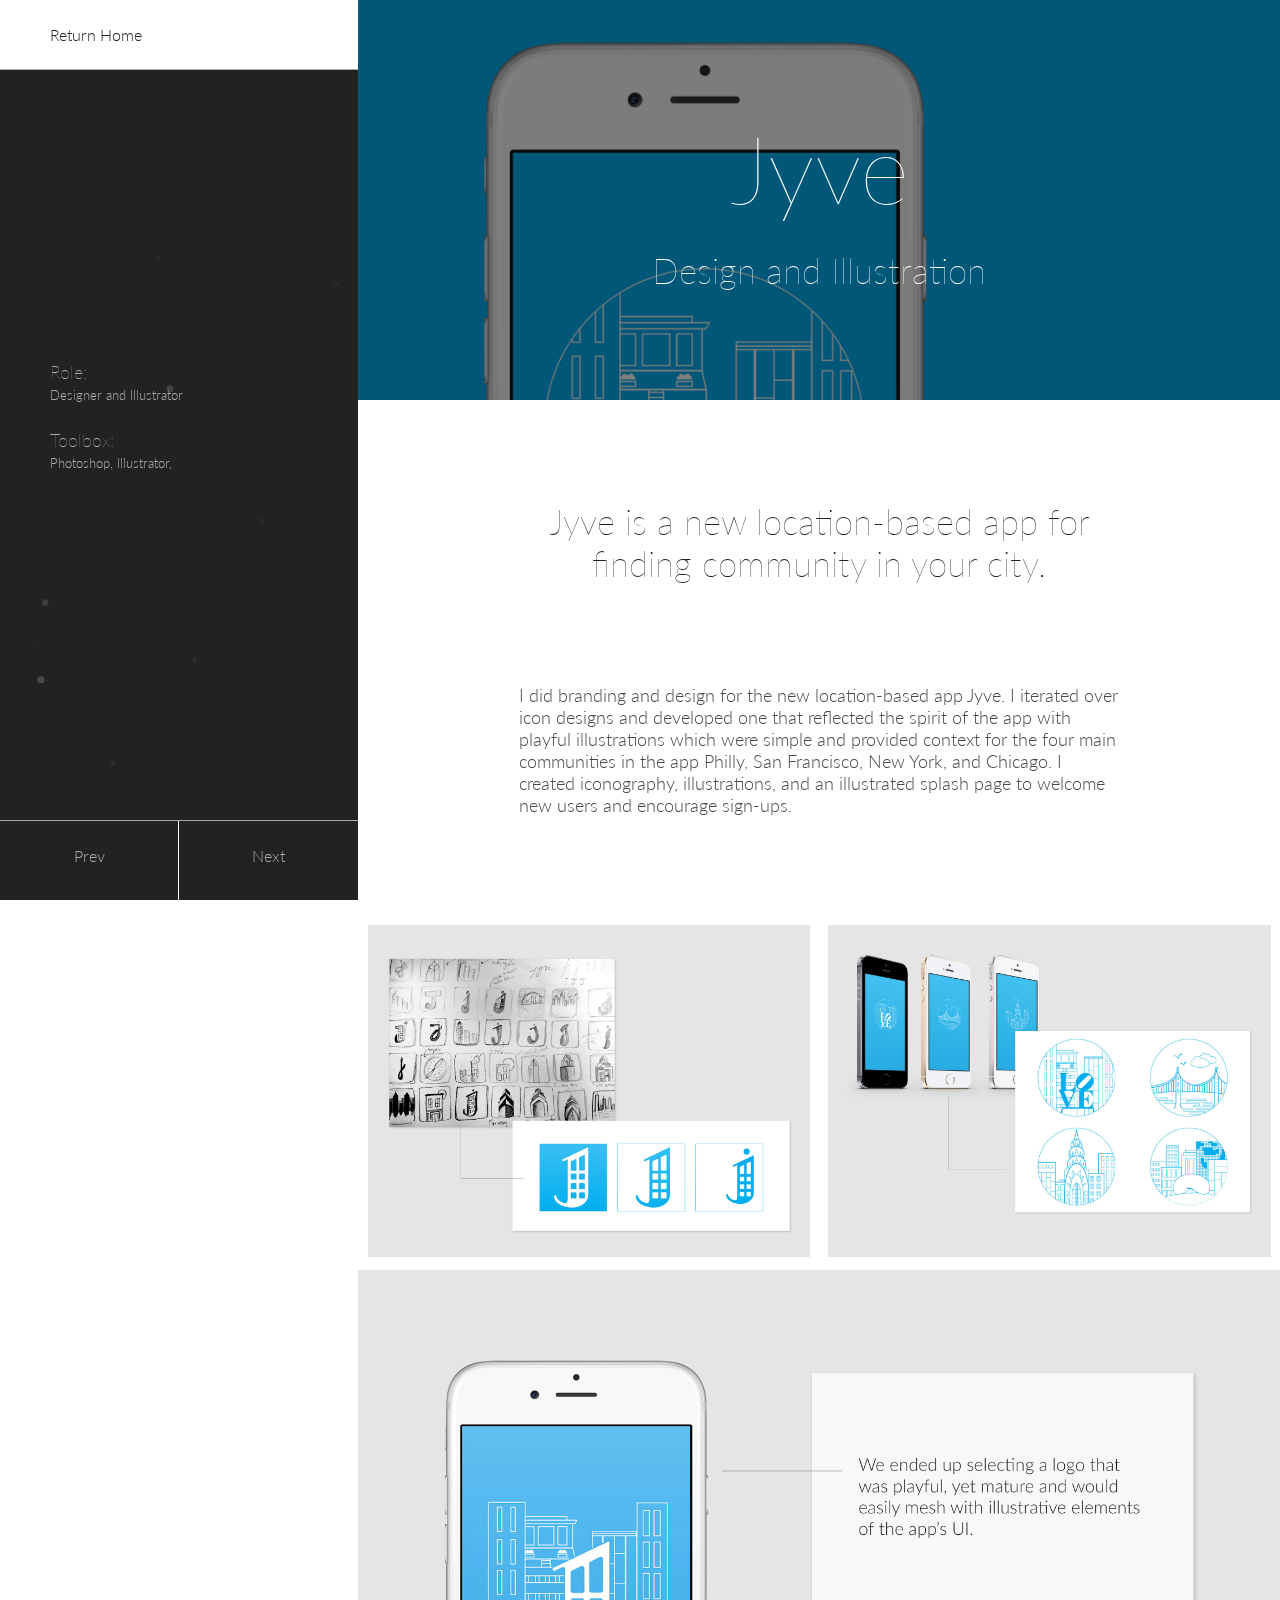
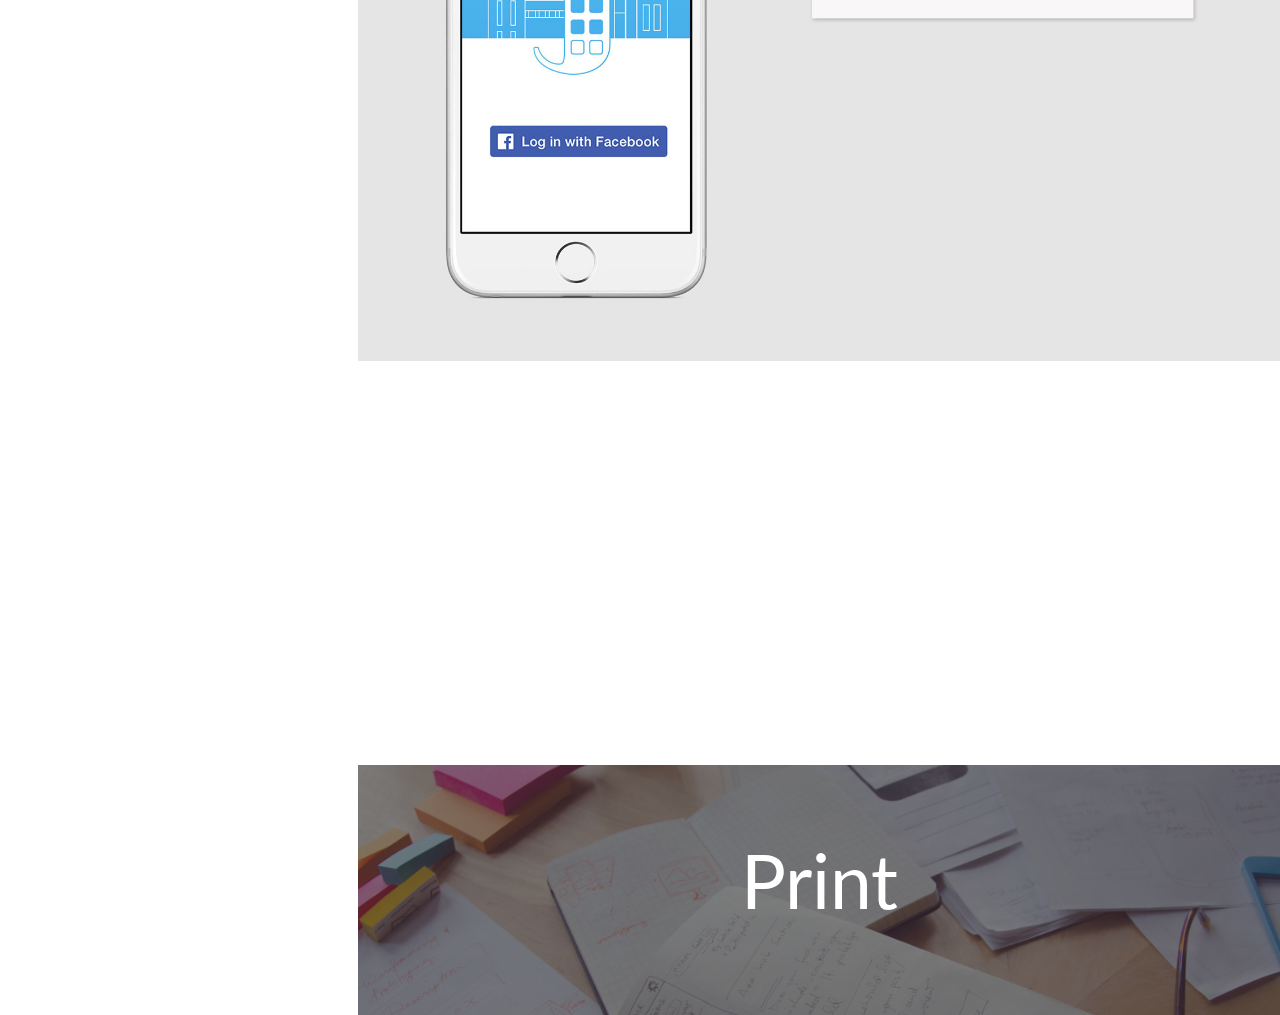
==== projects/jyve.html @ 0b2915f1 "Projects folder added" ====
<!DOCTYPE html>



<html>
<head>
  <title>Portfolio of Samantha Goldstein</title>

  <link rel="stylesheet" type="text/css" href="../css/main.css">
  <link rel="stylesheet" type="text/css" href="../css/project.css">
  <link href='http://fonts.googleapis.com/css?family=Lato:100,300,400,700' rel='stylesheet' type='text/css'>
  <meta charset="utf-8" />
  <meta http-equiv="Content-type" content="text/html; charset=utf-8" />
  <meta name="viewport" content="width=device-width, initial-scale=1" />
  <!-- <script type="text/javascript" src="http://code.jquery.com/jquery-latest.min.js"> </script> -->
  <script type="text/javascript" src="../js/jquery.js"></script>
  <script type="text/javascript" src="../js/pages.js"></script>
  <!-- <script src="http://d3js.org/d3.v3.min.js"></script> -->
  <script type="text/javascript" src="../js/d3.min.js"></script>



</head>




<body>

  <div class="left-back">
    <div class="stars dark-bg">
    </div>
  </div>




  <div class="left">
    <div class="">
      <a href="../index.html">
        <p class="light-text go-home left-align left-pad top-pad-low">
          Return Home
        </p>

      </a>
      <div class="large-top-pad">

      </div>


      <div class="white-text left-align left-pad">
        <h1 class="init-invis top-pad-low">Spotlight</h1>
      </div>

      <div class="break top-pad-low">
      </div>

      <div class="left-pad">

        <div class="left-align task-proj">
          <h2 class="light-text">Role:</h2>
        </div>
        <div class="about-proj right-pad">
          <p class="light-text pad-top-slight left-align">Designer and Illustrator</p>
        </div>


        <div class="break top-pad-low">
        </div>


        <div class="left-align task-proj">
          <h2 class="light-text">Toolbox:</h2>
        </div>
        <div class="about-proj right-pad">
          <p class="light-text pad-top-slight left-align">Photoshop, Illustrator,
          </p>
        </div>

      </div>
    </div>


    <div class="nav-foot">
      <a class="prev" href="index.html">
        <div class="nav-button border-right">
          <p class="top-pad-low light-text">Prev</p>
        </div>
      </a>

      <a class="next" href="index.html">
        <div class="next nav-button">
          <p class="top-pad-low light-text">Next</p>
        </div>
      </a>


    </div>

  </div>

  <div class="content">
    <div class="content-header">
      <div class="vert">
      <h1 class="white-text">Spotlight</h1>
      <h2 class="white-text top-pad-low">Design and Illustration</h2>

      </div>
    </div>



    <div class = "dark-text content-inner side-pad-wide top-pad">
      <h2 class="dark-text">
        Jyve is a new location-based app for finding community in your city.
      </h2>

      <div class="top-pad">

      </div>
      <p>
        I did branding and design for the new location-based app Jyve. I
        iterated over icon designs and developed one that reflected the spirit
        of the app with playful illustrations which were simple and provided
        context for the four main communities in the app Philly, San Francisco,
        New York, and Chicago. I created iconography, illustrations, and an
        illustrated splash page to welcome new users and encourage sign-ups.
      </p>

    </div>
    <div class="top-pad"></div>


    <div class="half-cont">
      <div class="half">
        <img src="../img/jyve/sketch-to-icon.jpg" />
      </div>


      <div class="half">
        <img src="../img/jyve/cities_with_detail.jpg" />
      </div>
    </div>

    <img src="../img/jyve/jyve_splashpage.jpg" />


    <div class="break">    </div>


    <div class="top-pad"></div>
    <div class="top-pad"></div>
    <div class="top-pad"></div>
    <div class="top-pad"></div>

  <a class="next" href="">
    <div class="module right-bottom">
      <h2>Vuid, Inc.</h2>

      <div class="case-study">
        <h3>View Next Project</h3>
      </div>

    </div>
  </a>



  </div>















  <script type="text/javascript" src="../js/actions.js"></script>
  <script type="text/javascript" src="../js/stars.js"></script>
  <script type="text/javascript">
    $('body').css('opacity', '1');
    var name = "jyve";
    fillPage(name);
  </script>




</body>
</html>
---- css/main.css ----
.header{
	width:100%;
	height: 100vh;
	background-color: rgba(27, 41, 63, 1);
	margin:0 auto;
	padding:0;
	padding-top: 150px;
	position: relative;
}

.load{
	background:
		linear-gradient(
			rgba(27,41,63,.25),
			rgba(27,41,63,.3)
			),
		url('../img/night_sky1.jpg');

	width: 100%;
	height: 100vh;
	min-height: 700px;
	margin:0 auto;
	padding:0;
	padding-top: 100px;
	position: relative;
	z-index: -1;

}

#load-text{
	position: absolute;
	height: 3px;
	top: 295px;
	width: 100%;
	margin: 0 auto;
	text-align: center;
	z-index: -1;
}

.no-select {
	-webkit-touch-callout: none;
	-webkit-user-select: none;
	-khtml-user-select: none;
	-moz-user-select: none;
	-ms-user-select: none;
	user-select: none;
}


.continer{
	position: absolute;
}

.moon{
	position: absolute;
	height: 100vh;
	min-height: 700px;
  left: 50%;
  margin-right: -50%;
	-webkit-transform: translate(-50%, 0%);
  transform: translate(-50%, 0%);

}

a{
	text-decoration: none;
	/*light blue! */
	color: #57c3c7;
}


body{
	padding: 0;
	margin: 0;
}


h1{
	color: #fff;
	font-family: 'Lato', sans-serif;
	font-weight: 100;
	margin: 0 auto;
	text-align: center;
	font-size: 95px;
}

h2, h3{
	color: #fff;
	font-family: 'Lato', sans-serif;
	font-weight: lighter;
	margin: 0 auto;
	text-align: center;
}

h3{
	font-size: 22px;
}

html{
	margin:0;
}

li{
	list-style: none;
}


p{
	color: #494949;
	font-family: 'Lato', sans-serif;
	font-weight: 300;
	margin: 0 auto;
	text-align: center;
}


/*
MID-SECTION



*/

.mid-block{
	height: 100vh;
	width: 100%;
	margin: 0 auto;
}
.mid-block-left, .mid-block-right{
	width: 50%;
	height: 100%;
	min-height: 600px;


	background-color: #09091b;
	display: inline-block;
	float: left;
}

.mid-block-right h2{
	text-align: left;
	max-width: 400px;
	color: #fff;
	position: relative;
  top: 50%;
  -webkit-transform: translateY(-50%);
  -ms-transform: translateY(-50%);
  transform: translateY(-50%);
	font-size: 32px;

}
.mid-block-right-upper{
	background-color: #09091b;
	height: 50vh;
	min-width: 300px;
}
.mid-block-right p{
	margin: 0 auto;
	text-align: center;
	max-width: 400px;
	padding-top: 15%;
	font-size: 20px;
	font-weight: 300;


}

.below-block{
	width: 100%;
	height: 50vh;
	min-width: 300px;
}

.mid-block-right {
	background-color: #fff;
	top: 40%;
}



.top-pad{
  padding-top: 100px;
}



/*
mid-section list of elem.


*/

.icon-list{
	padding-top: 50px;
	margin: 0 auto;
	display: table;
}

.mid-block-right ul{
	padding: 0;
}
.mid-block-right li{
	display: inline;
	padding-left: 20px;
}

.mid-block-right li:first-of-type{
	padding-left: 0;
}

.icon-list img{
	width: 50px;
	height: 50px;

}




/*
GRID SYSTEM


*/

.module{
	width: 100%;
	height: 33.33vh;
	overflow: hidden;
	border: 0 solid #fff;
	cursor: pointer;
}



.module:hover h2{
	-webkit-transform-style: preserve-3d;
	transition: padding 1s ease-in-out;
	padding: 40px 0 0 0;
}

.module:hover .case-study{
	-webkit-transform-style: preserve-3d;
	transition: top 1s ease-in-out;
	top: 4px;
}

.module:hover, .moving-stars:hover{
	-webkit-transform-style: preserve-3d;
	transition: border 1s ease-in-out;
	border: 10px solid #fff;
}

.case-study{
	padding-top: 14px;
	width: 200px;
	height: 60px;
	margin: 0 auto;
	position: relative;
	margin-top: 20px;
	top: 110px;

}

.case-study:before{
	content:"";
    display:block;
    position:absolute;
    z-index:-1;
    top:3px;
    left:3px;
    right:-3px;
    bottom:-3px;
    border:1px solid #fff;
}




.case-study:after{
	content:"";
    display:block;
    position:absolute;
    z-index:-1;
    top:-3px;
    left:-3px;
    right:3px;
    bottom:3px;
    border:1px solid #fff;
}

.module h2, .moving-stars h2{
	padding: 70px 0 0 0;
	font-weight: normal;
	font-size: 72px;
}

.about-container{
	height: 100vh;
	width: 100%;
	background-color: rgba(27,41,63, .85);
}

#photographer{
	position: relative;
	bottom: 50px;
	right: 0px;
	height: 60px;
	width: 300px;
	background-color: #222;
	opacity: 0;
}

.mid-block-left:hover #photographer{
	transition: all 1s ease;
	bottom: 100px;
	opacity: 1;
}

#photographer p{
	color: #fff;
	text-align: right;
	padding: 20px;
}

.about-image{
	background-image: url('../img/bio.png');
	background-size: cover;
	background-repeat: no-repeat;
	background-position: center;
	height: 100vh;
	min-height: 600px;
}


.border-right{
	border-right: 1px solid #fff;
}

[class*='col-'], .module, .moving-stars{
	min-height: 250px;
	max-height: 300px;

}

[class*='col-']{
	float: left;

}
[class*='col-']:last-of-type {
  padding-right: 0;
}


.col-1-2{
	width: 50%;
}


.col-1-3{
	width: 33.33%;
	height: 33.33vh;
}

.col-2-3{
	width: 66.66%;
}

.grid:after {
	content: "";
	display: table;
	clear: both;

}

*, *:after, *:before {
  -webkit-box-sizing: border-box;
  -moz-box-sizing: border-box;
  box-sizing: border-box;
}




@keyframes animate-bg{
	0% {
		background-position: 100% 0;
	}

	100% {
		background-position: 100% 100%;
	}
}

.moving-stars{
	display: inline;
	position: absolute;
	width: 33.33%;
	height: 33.33vh;
	background-size: 200%;
	overflow: hidden;
	animation: animate-bg 10s -1.5s linear infinite;
	background-image: url('../img/dots30.png');
	background-color: #09091b;
	background-position: 0px 0px;
	background-repeat: repeat-y;

}
.menu-container{
	width: 100%;
	height: 100vh;
	background-color: #09091B;
	background-size: 100%;
}

.opacity-bg{

	width: 100%;
	height: 100%;
	overflow: hidden;
}



.white-block{
	width: 100%;
	height: 100%;
	background-color: #fff;
}


.white-block h1{
	margin: 0 auto;
	text-align: left;
	padding-top: 15px;
	font-weight: bold;
	font-size: 72px;
	color: #222;
	margin-left: 50px;
	margin-right: 40px;
	border-bottom: 2px solid #222;
}




#footer{
	width: 100%;
	background-color: #222;
	height: 150px;
	padding-top: 10px;
	float: left;

}

#footer img{
	width: 35px;
	height: 35px;

}
#footer .footer-list{
	width: 30%;
	float: right;
}

#footer li{
	float: left;
	display: inline;
	padding: 0 10px 0 0;
}




#footer p{
	float: left;
	color: #555;
	width: 60%;
	max-width: 900px;
	text-align: left;
	margin: 0;
	padding: 15px 15px 15px 65px;
}

#footer a{
	color: #888;
}



/*tablet size*/
@media screen and (max-width: 1000px){

  .col-1-2{
  	width: 100%;
  }

	.mid-block-right-upper h2{
		font-size: 25px;
	}

	.mid-block-right-upper h2, .mid-block-right p{
		padding-right: 20px;
		padding-left: 20px;
	}

	.icon-list img{
		width: 35px;
		height: 35px;
	}


	.mid-block-left{
		max-height: 600px;
	}

	.col-1-3, .col-2-3{
		width: 50%;

	}
	.moving-stars{
		width: 100%;
		background-color: #09091b;
	}

	/*.about-image{
		border: 60px solid #09091b;
	}*/

	#footer .footer-list{
		float: left;
		display: block;
		width: 100%;
		padding-left: 24px;
	}

	#footer{
		height: 240px;
		padding-top: 40px;
	}

}


@media screen and (max-width: 700px){
	#footer p{
		width: 100%;
		padding: 0 30px 20px 30px;
	}

	#footer .footer-list{
		padding-left: 0;
	}

	.about-image{
		/*border: none;*/
		max-height: 600px;
	}

	.col-1-3:first-of-type{
		display: none;
	}

	.col-1-3, .col-2-3,  .mid-block-left, .mid-block-right{
		width: 100%;
	}

	h1{
		font-size: 40px;
	}

	.mid-block-right-upper h2, .mid-block-right p{
		text-align: left;
		padding-right: 20px;
		padding-left: 20px;
		max-width: 500px;
	}

	.icon-list img{
		width: 40px;
		height: 40px;
	}

}
---- css/project.css ----
/*

STANDARD/BASIC fields


*/

.dark-bg{
  width: 100%;
  height: 100%;
  background-color: #222;
}

.dark-text{
  color: #222;
}

.white-text{
  color: #fff;
}

.light-text{
  color: #aaa;
}

.side-pad-wide{
  padding-right: 100px;
  padding-left: 100px;
}

.content-inner{
  margin: 0 auto;
  max-width: 800px;
}

.content-inner p{
  font-size: 18px;
}

.top-pad{
  padding-top: 100px;
}
.large-top-pad{
  padding-top: 200px;
}

.top-pad-low{
  padding-top: 25px;
}

.left-pad{
  padding-left: 50px;
}

.right-pad{
  padding-right: 50px;
}


.left-align{
  text-align: left;
}

h1{
  font-size: 34px;
  text-align: left;
}
h2{
  font-size: 20px;
  text-align: left;
}

.init-invis{
  opacity: 0;
  transition: opacity 1s ease;
}

.break{
  clear: both;
}

body{
  opacity: 0;
  transition: opacity 1s ease;
}

iframe{
  width: 100%;
  height: 600px;
}




/*

LEFT COLUMN

*/

.left, .left-back{
  width: 28%;
  height: 100vh;
  position: fixed;
  left: 0;
  float: left;

}

.go-home{
  padding-bottom: 25px;
  border-bottom: 1px solid #aaa;
  transition: background-color 1s ease;
}

.go-home:hover{
  background-color: #fff;
  color: #222;
}

.task-proj{
  width: 130px;
  display: inline-block;
  vertical-align: top;
}

.task-proj h2{
  font-size: 18px;
}
.about-proj{
  display: inline-block;
  width: 200px;
}

.about-proj p{
  font-size: 13px;
}

.pad-top-slight{
  padding-top: 4px;
}


/*

STARS


*/
.stars{
  position: fixed;
  top:0;
  left: 0;
  width: 28%;
  height: 100vh;
  display: inline-block;
  float: left;

  z-index: -1;

}

.left-back{
  z-index: -2;
}

/*

LEFT FOOTER

*/

.nav-foot{
  width: 28%;
  height: 80px;
  position: fixed;
  bottom: 0;
  z-index: 2;
  border-top: 1px solid #aaa;
}
.nav-button{
  display: inline-block;
  float: left;
  transition: background-color 1s ease;

  width: 50%;
  height: 100%;
}

.nav-button:hover{
  background-color: #fff;
}

.nav-button:hover p{
  color: #222;
}

.right-border{
  border-right: 1px solid #aaa;
}

/*

RIGHT COLUMN

*/
.content{
  width: 72%;
  min-height: 100vh;
  float: left;
  position: relative;
  left: 28%;
}

.content p{
  text-align: left;
}

.content img{
  width: 100%;
}

.content-header h1{
  margin: 0 auto;
  text-align: center;
  font-size: 95px;
}

.vert{
  position: relative;
  top: 50%;
  transform: translateY(-50%);

}

.content h2{
  text-align: center;
  font-size: 35px;
}



.content-header{
  background:
     linear-gradient(rgba(137,192,224,0.65), rgba(137,192,224,0.75)),
     url('../img/spotlight.jpg');
  width: 100%;
  height: 400px;
  background-position: center;
}

.right-bottom{
  width: 100%;
}

.module {
  height: 250px;
}

.right-bottom h2{
  font-size: 75px;
}

.third{
  width: 33.33%;
  padding: 0.5%;
  float: left;
  display: inline-block;
}

.half{
  width: 50%;
  padding: 1%;
  float: left;
  display: inline-block;
  margin: 0 auto;
}

.half-cont{
  width: 100%;
  display: block;
}








@media screen and (min-width: 1000px){


}



/*

MEDIA QUERIES

*/

@media screen and (max-width: 1000px){
  .stars, .left-back, .left{
    width: 100%;
    height: 400px;
    position: absolute;
    left: 0;
    top: 0;
  }
  .left{
    display: block;
    overflow: hidden;
  }
  .large-top-pad{
    padding-top: 20px;
  }
  .content{
    width: 100%;
    left: 0;
    top: 400px;
  }

  .nav-foot{
    display: none;
  }

  .left-pad{
    padding-left: 100px;
  }

  .content-inner{
    margin: 0;
  }

  .side-pad-wide{
    margin: 0 auto;

  }

  .content-header h1{
    display: none;

  }


}


@media screen and (max-width: 700px){
  .side-pad-wide{
    padding-left: 40px;
    padding-right: 40px;
  }
  .left-pad{
    padding-left: 40px;
  }
}
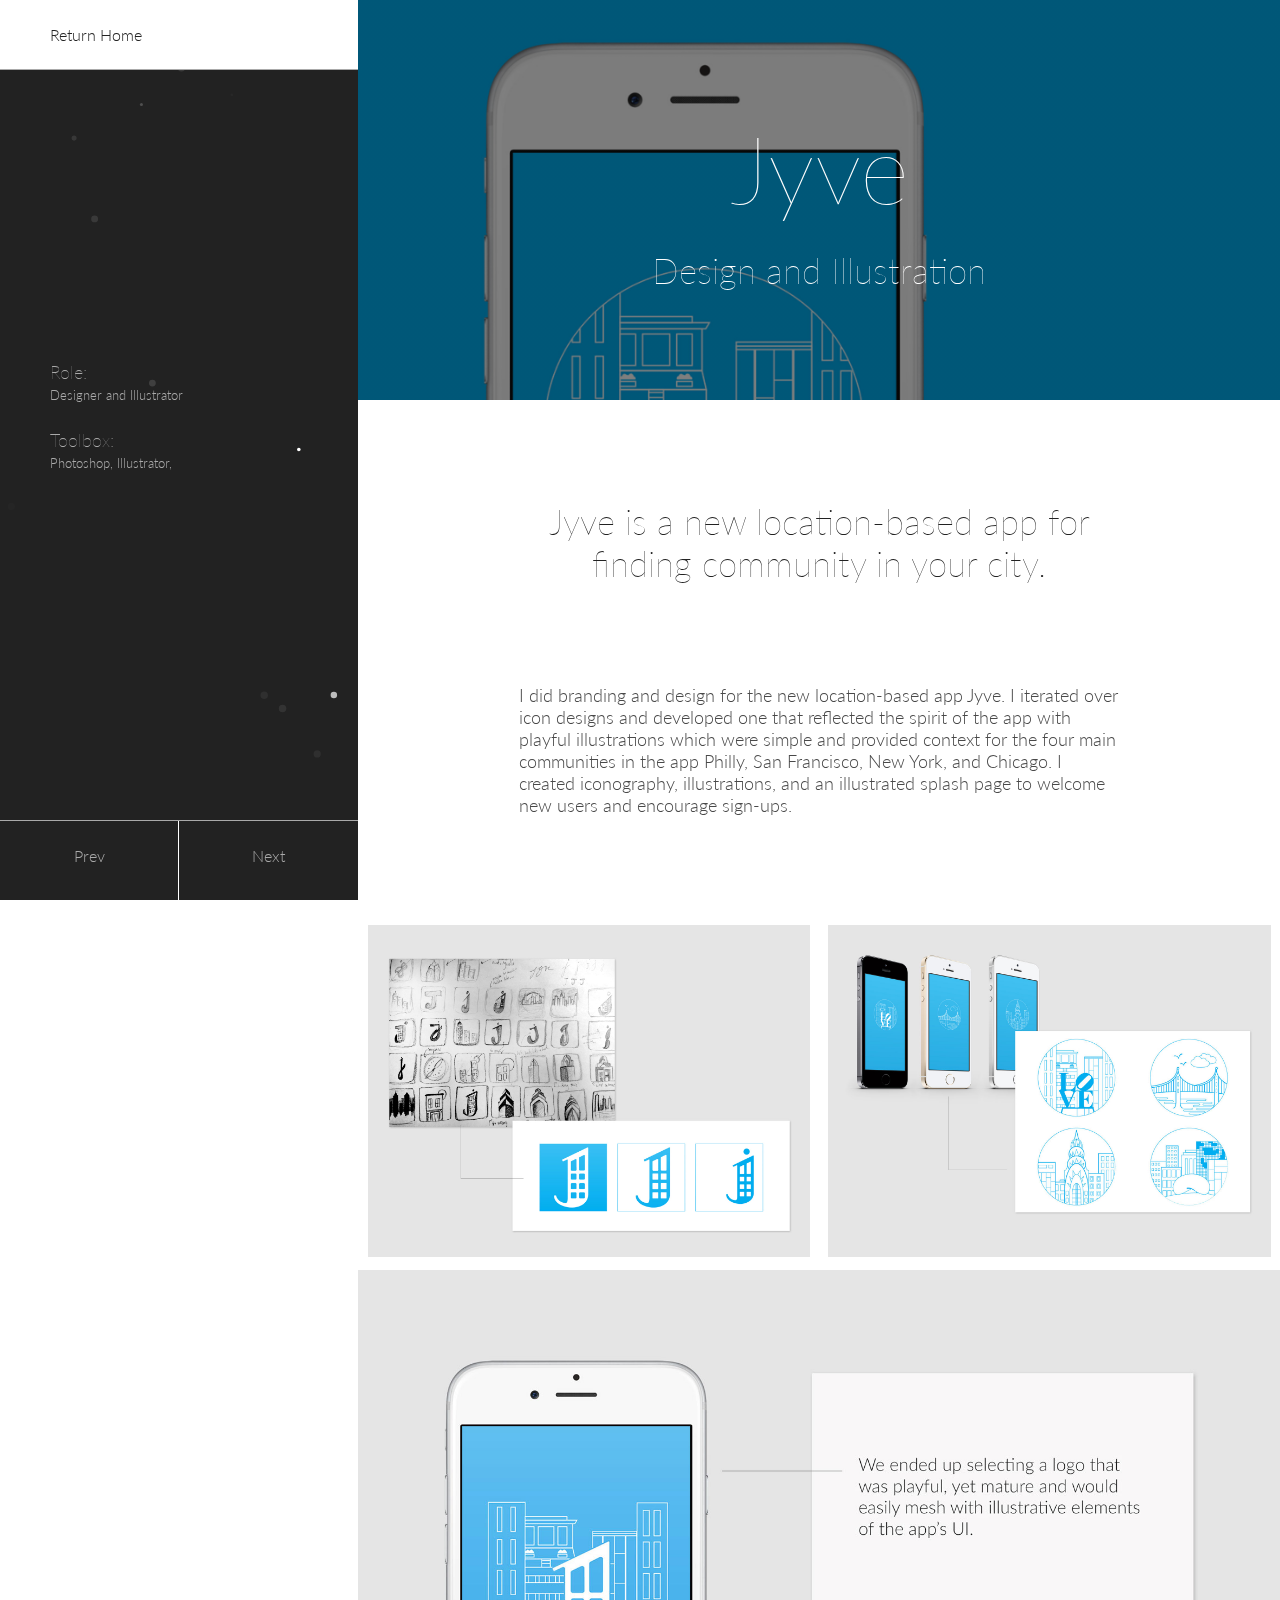
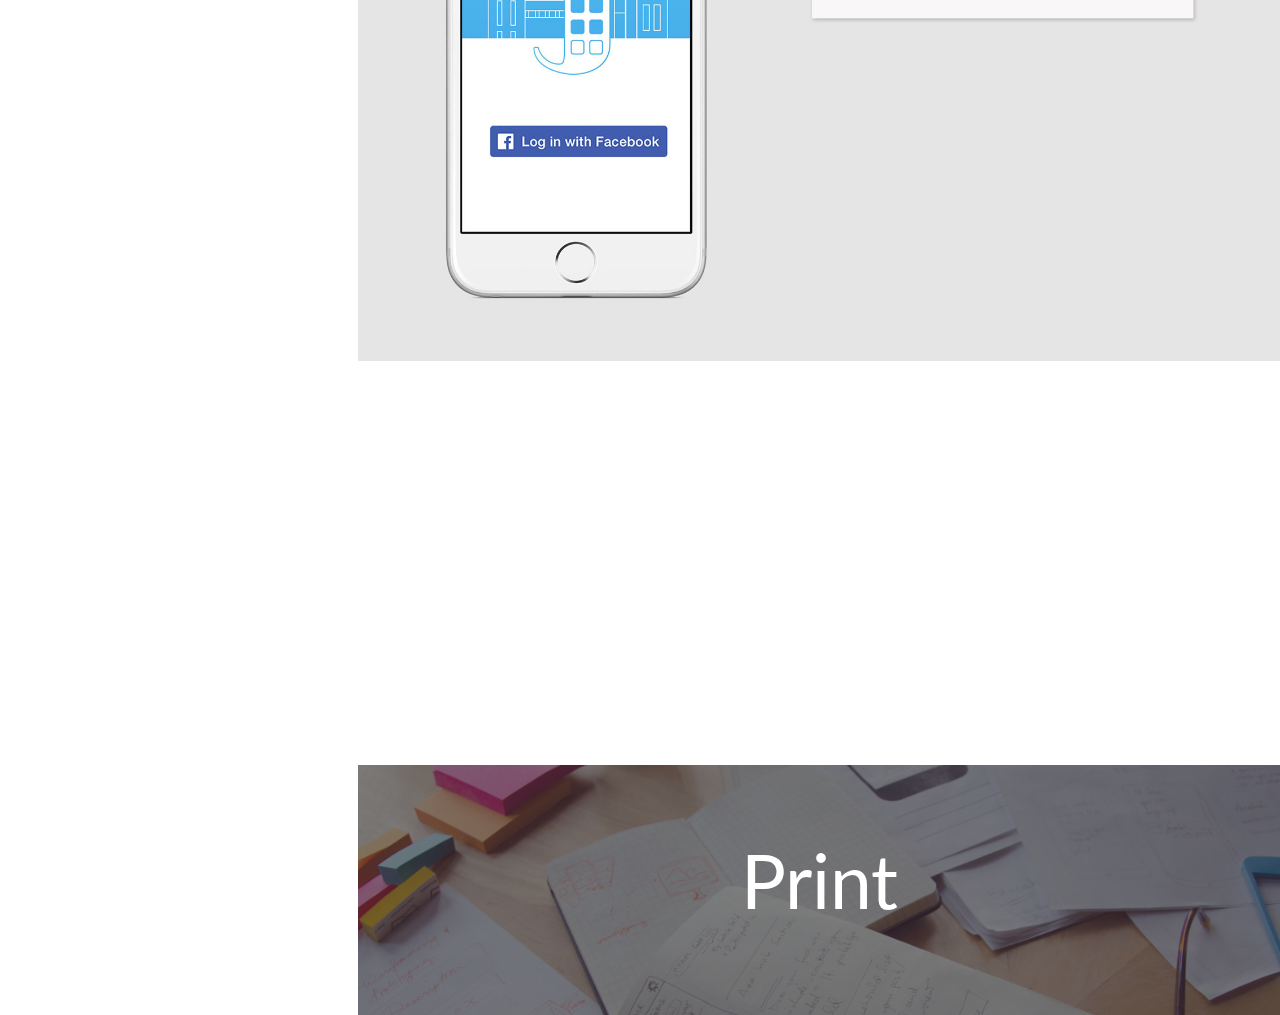
==== commit 50350cb9: "no dot html" ====
--- a/projects/jyve.html
+++ b/projects/jyve.html
@@ -37,7 +37,7 @@
 
   <div class="left">
     <div class="">
-      <a href="../index.html">
+      <a href="../index">
         <p class="light-text go-home left-align left-pad top-pad-low">
           Return Home
         </p>
--- a/css/main.css
+++ b/css/main.css
@@ -8,6 +8,10 @@
 	padding:0;
 	padding-top: 150px;
 	position: relative;
+}
+
+.break{
+  clear: both;
 }
 
 .load{
@@ -537,7 +541,7 @@
 	}
 
 	#footer{
-		height: 240px;
+		height: 280px;
 		padding-top: 40px;
 	}
 
